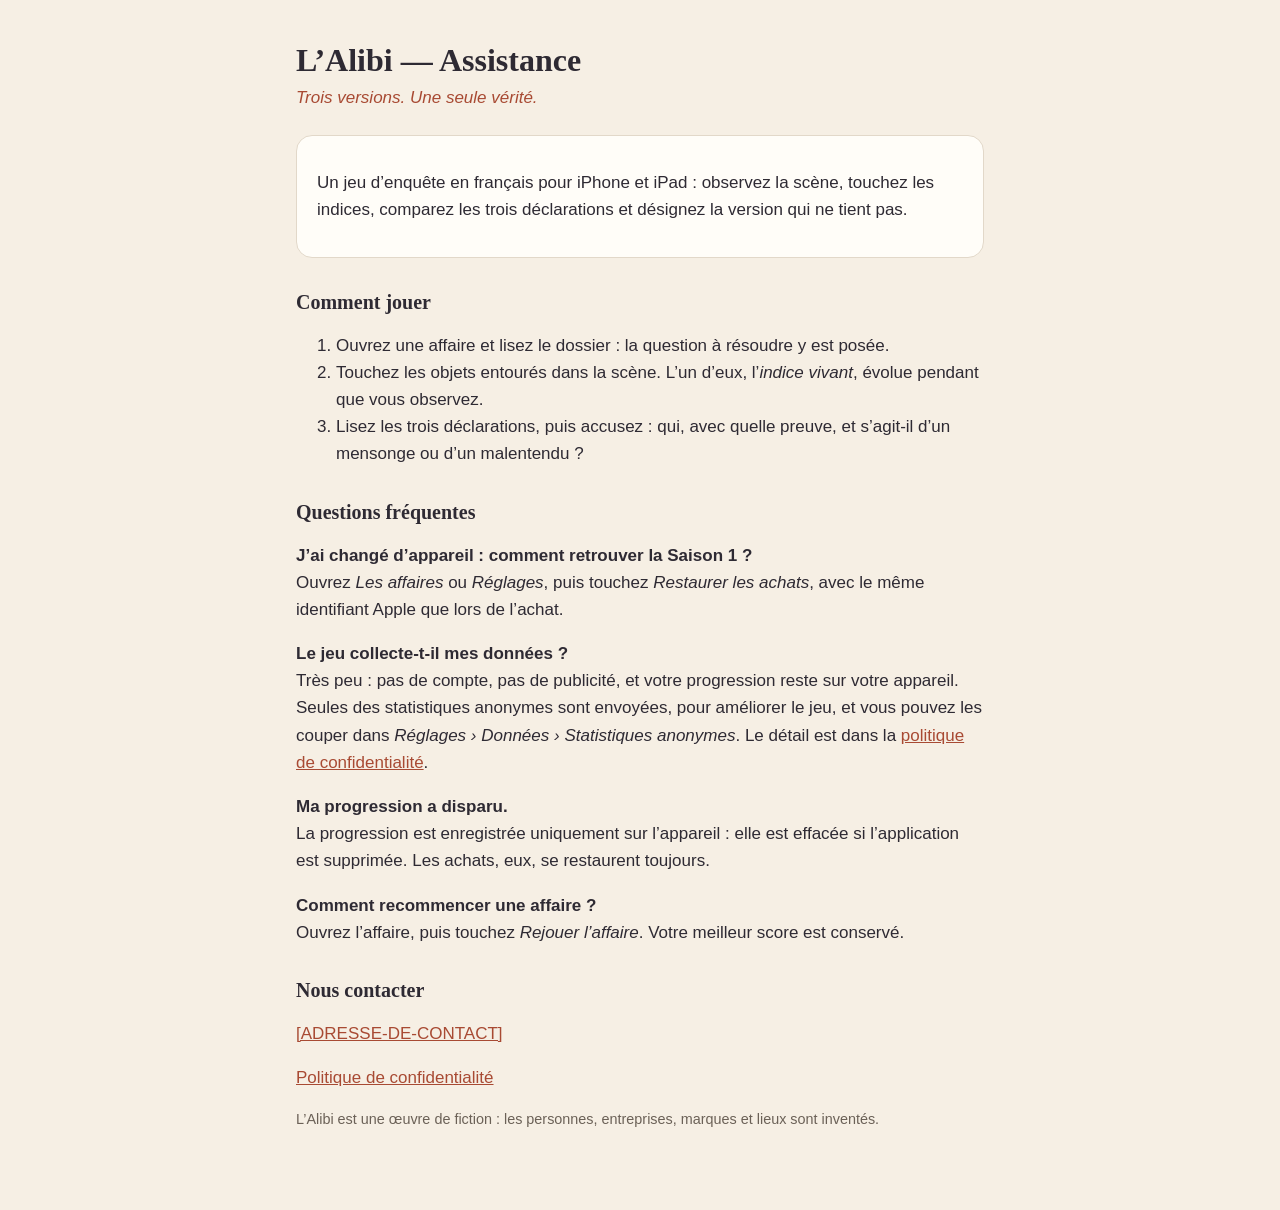
==== index.html @ 5cafb9de "Pages publiques de L'Alibi : assistance et politique de confidentialité Co-Authored-By: Claude Opus " ====
<!doctype html>
<html lang="fr">
<head>
  <meta charset="utf-8">
  <meta name="viewport" content="width=device-width, initial-scale=1">
  <title>L’Alibi — Assistance</title>
  <link rel="stylesheet" href="style.css">
</head>
<body>
<main>
  <h1>L’Alibi — Assistance</h1>
  <p class="tagline">Trois versions. Une seule vérité.</p>

  <div class="card">
    <p>Un jeu d’enquête en français pour iPhone et iPad : observez la scène, touchez les indices, comparez les trois déclarations et désignez la version qui ne tient pas.</p>
  </div>

  <h2>Comment jouer</h2>
  <ol>
    <li>Ouvrez une affaire et lisez le dossier : la question à résoudre y est posée.</li>
    <li>Touchez les objets entourés dans la scène. L’un d’eux, l’<em>indice vivant</em>, évolue pendant que vous observez.</li>
    <li>Lisez les trois déclarations, puis accusez : qui, avec quelle preuve, et s’agit-il d’un mensonge ou d’un malentendu ?</li>
  </ol>

  <h2>Questions fréquentes</h2>
  <p><strong>J’ai changé d’appareil : comment retrouver la Saison 1 ?</strong><br>
  Ouvrez <em>Les affaires</em> ou <em>Réglages</em>, puis touchez <em>Restaurer les achats</em>, avec le même identifiant Apple que lors de l’achat.</p>
  <p><strong>Le jeu collecte-t-il mes données ?</strong><br>
  Très peu : pas de compte, pas de publicité, et votre progression reste sur votre appareil. Seules des statistiques anonymes sont envoyées, pour améliorer le jeu, et vous pouvez les couper dans <em>Réglages › Données › Statistiques anonymes</em>. Le détail est dans la <a href="confidentialite.html">politique de confidentialité</a>.</p>
  <p><strong>Ma progression a disparu.</strong><br>
  La progression est enregistrée uniquement sur l’appareil : elle est effacée si l’application est supprimée. Les achats, eux, se restaurent toujours.</p>
  <p><strong>Comment recommencer une affaire ?</strong><br>
  Ouvrez l’affaire, puis touchez <em>Rejouer l’affaire</em>. Votre meilleur score est conservé.</p>

  <h2>Nous contacter</h2>
  <p><a href="mailto:[ADRESSE-DE-CONTACT]">[ADRESSE-DE-CONTACT]</a></p>

  <p><a href="confidentialite.html">Politique de confidentialité</a></p>
  <p class="muted">L’Alibi est une œuvre de fiction : les personnes, entreprises, marques et lieux sont inventés.</p>
</main>
</body>
</html>
---- style.css ----
:root {
  --bg: #f6efe4;
  --surface: #fffdf8;
  --ink: #2e2a33;
  --muted: #6b6157;
  --accent: #a84a33;
  --line: #e2d8c9;
  color-scheme: light dark;
}
@media (prefers-color-scheme: dark) {
  :root {
    --bg: #1b1e28;
    --surface: #252a37;
    --ink: #f1e9dc;
    --muted: #a9a3b5;
    --accent: #ee9a85;
    --line: #343a4b;
  }
}
* { box-sizing: border-box; }
body {
  margin: 0;
  background: var(--bg);
  color: var(--ink);
  font: 17px/1.6 -apple-system, BlinkMacSystemFont, "Helvetica Neue", Arial, sans-serif;
}
main {
  max-width: 720px;
  margin: 0 auto;
  padding: 40px 16px 64px;
}
h1, h2 { font-family: ui-serif, "New York", Georgia, serif; line-height: 1.25; }
h1 { font-size: 2rem; margin: 0 0 4px; }
h2 { font-size: 1.25rem; margin: 32px 0 8px; }
.tagline { color: var(--accent); font-style: italic; margin: 0 0 24px; }
.card {
  background: var(--surface);
  border: 1px solid var(--line);
  border-radius: 16px;
  padding: 16px 20px;
}
a { color: var(--accent); }
.muted { color: var(--muted); font-size: 0.9rem; }
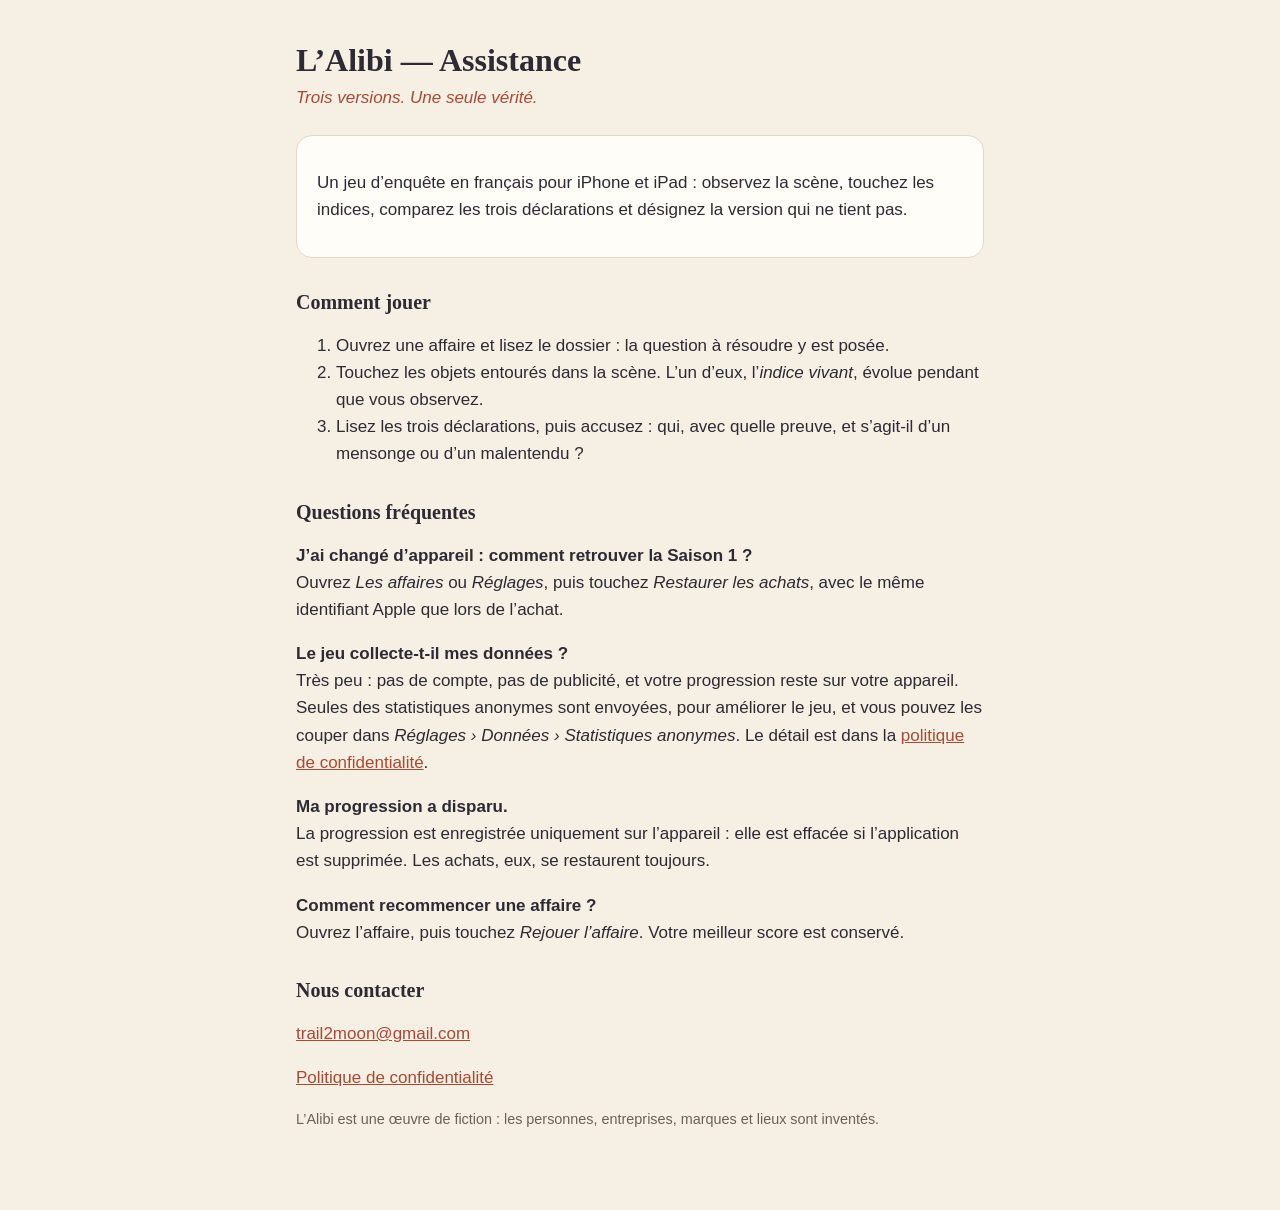
==== commit 5ba41c6f: "Adresse de contact Co-Authored-By: Claude Opus 5.5 <noreply@anthropic.com>" ====
--- a/index.html
+++ b/index.html
@@ -33,7 +33,7 @@
   Ouvrez l’affaire, puis touchez <em>Rejouer l’affaire</em>. Votre meilleur score est conservé.</p>
 
   <h2>Nous contacter</h2>
-  <p><a href="mailto:[ADRESSE-DE-CONTACT]">[ADRESSE-DE-CONTACT]</a></p>
+  <p><a href="mailto:trail2moon@gmail.com">trail2moon@gmail.com</a></p>
 
   <p><a href="confidentialite.html">Politique de confidentialité</a></p>
   <p class="muted">L’Alibi est une œuvre de fiction : les personnes, entreprises, marques et lieux sont inventés.</p>
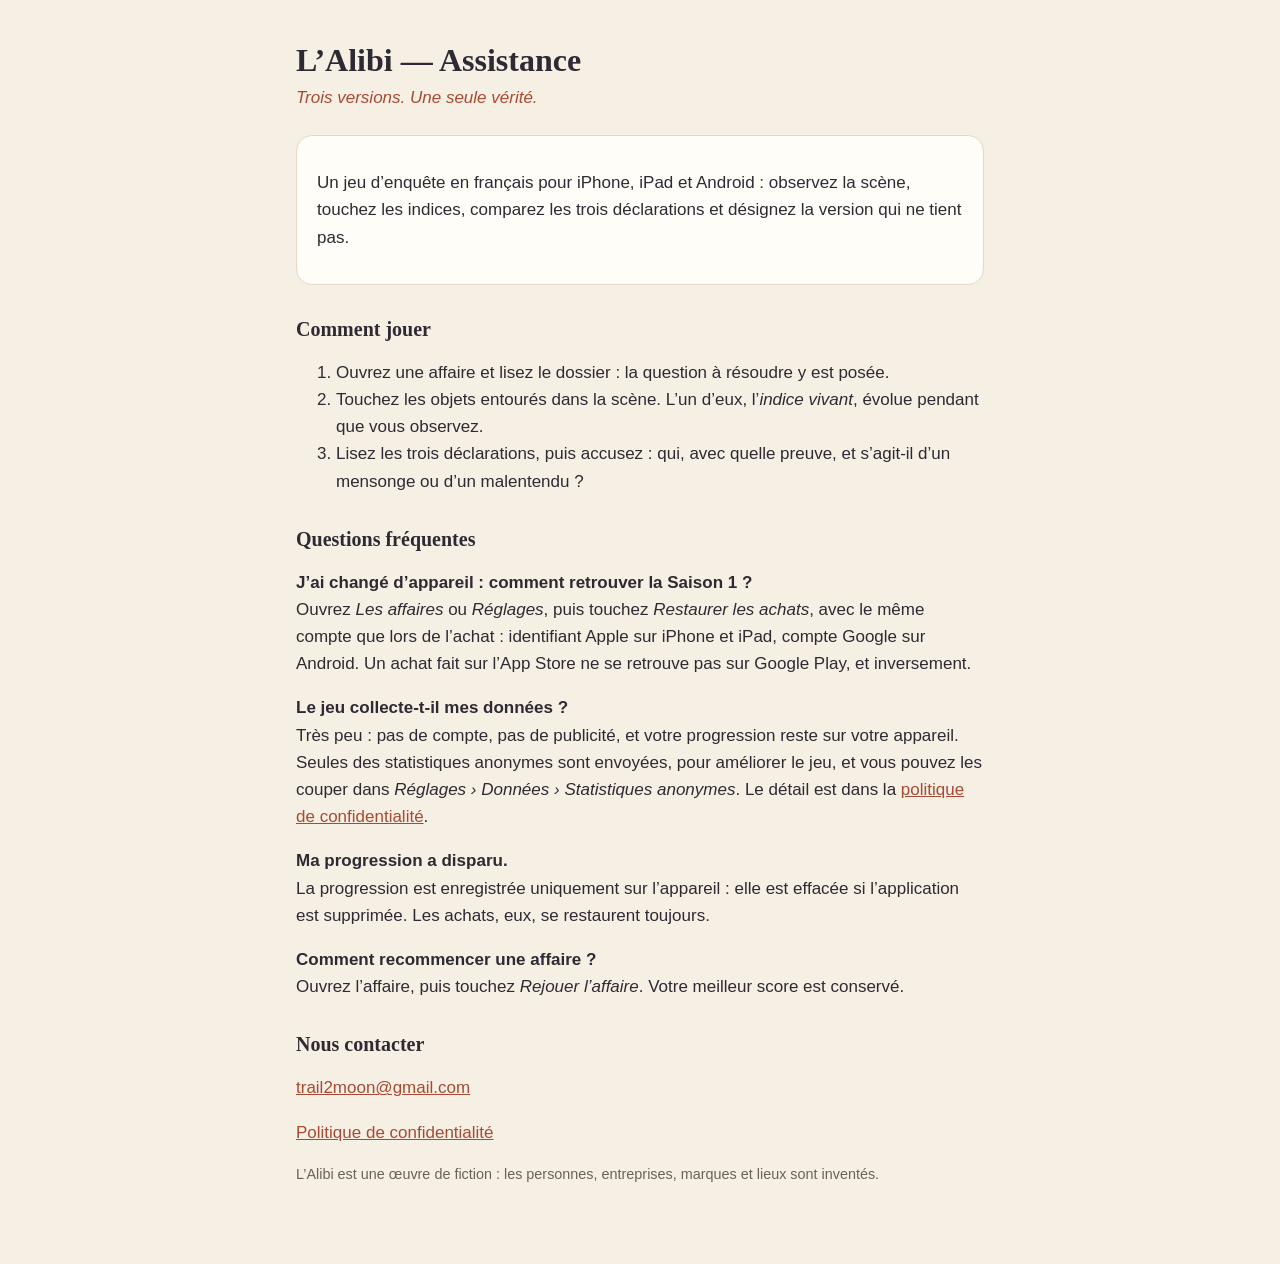
==== commit 24689c9b: "Pages légales : version Android (Google Play) Co-Authored-By: Claude Opus 5.5 <noreply@anthropic.com" ====
--- a/index.html
+++ b/index.html
@@ -12,7 +12,7 @@
   <p class="tagline">Trois versions. Une seule vérité.</p>
 
   <div class="card">
-    <p>Un jeu d’enquête en français pour iPhone et iPad : observez la scène, touchez les indices, comparez les trois déclarations et désignez la version qui ne tient pas.</p>
+    <p>Un jeu d’enquête en français pour iPhone, iPad et Android : observez la scène, touchez les indices, comparez les trois déclarations et désignez la version qui ne tient pas.</p>
   </div>
 
   <h2>Comment jouer</h2>
@@ -24,7 +24,7 @@
 
   <h2>Questions fréquentes</h2>
   <p><strong>J’ai changé d’appareil : comment retrouver la Saison 1 ?</strong><br>
-  Ouvrez <em>Les affaires</em> ou <em>Réglages</em>, puis touchez <em>Restaurer les achats</em>, avec le même identifiant Apple que lors de l’achat.</p>
+  Ouvrez <em>Les affaires</em> ou <em>Réglages</em>, puis touchez <em>Restaurer les achats</em>, avec le même compte que lors de l’achat : identifiant Apple sur iPhone et iPad, compte Google sur Android. Un achat fait sur l’App Store ne se retrouve pas sur Google Play, et inversement.</p>
   <p><strong>Le jeu collecte-t-il mes données ?</strong><br>
   Très peu : pas de compte, pas de publicité, et votre progression reste sur votre appareil. Seules des statistiques anonymes sont envoyées, pour améliorer le jeu, et vous pouvez les couper dans <em>Réglages › Données › Statistiques anonymes</em>. Le détail est dans la <a href="confidentialite.html">politique de confidentialité</a>.</p>
   <p><strong>Ma progression a disparu.</strong><br>
